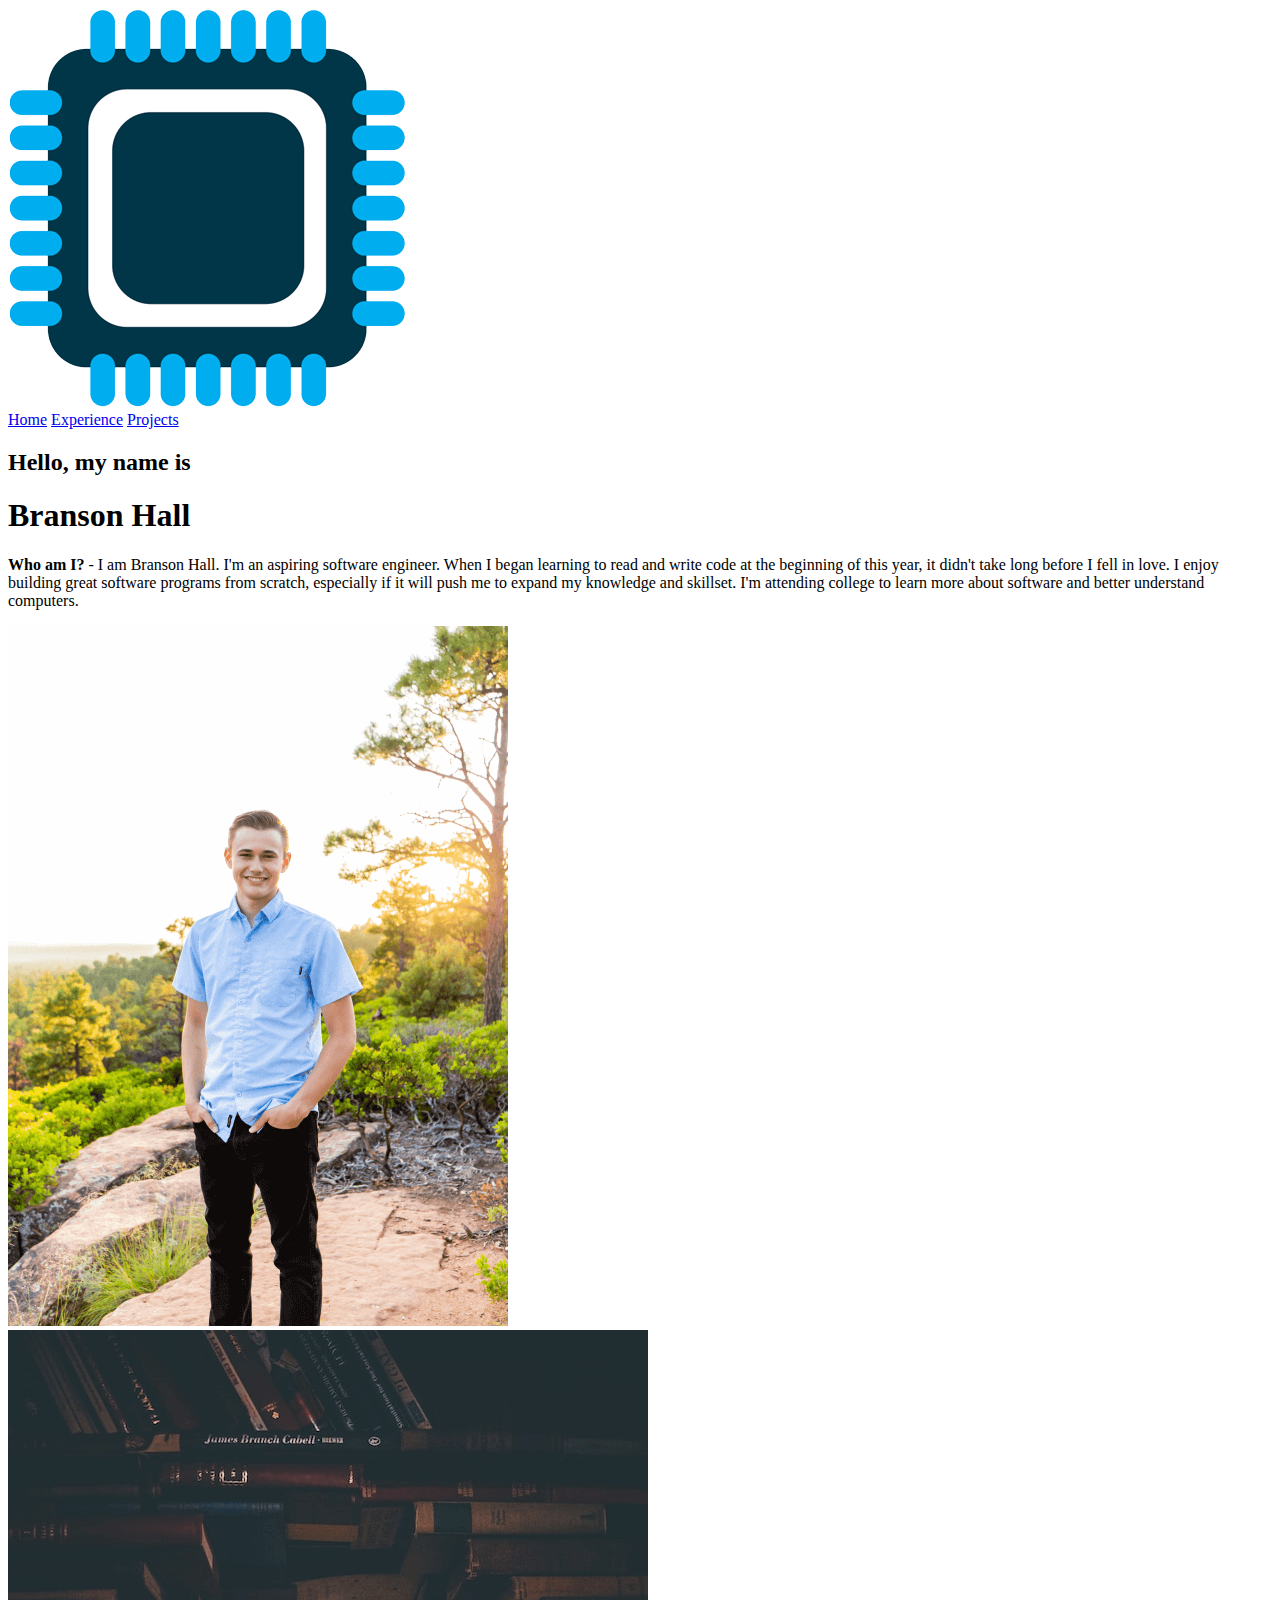
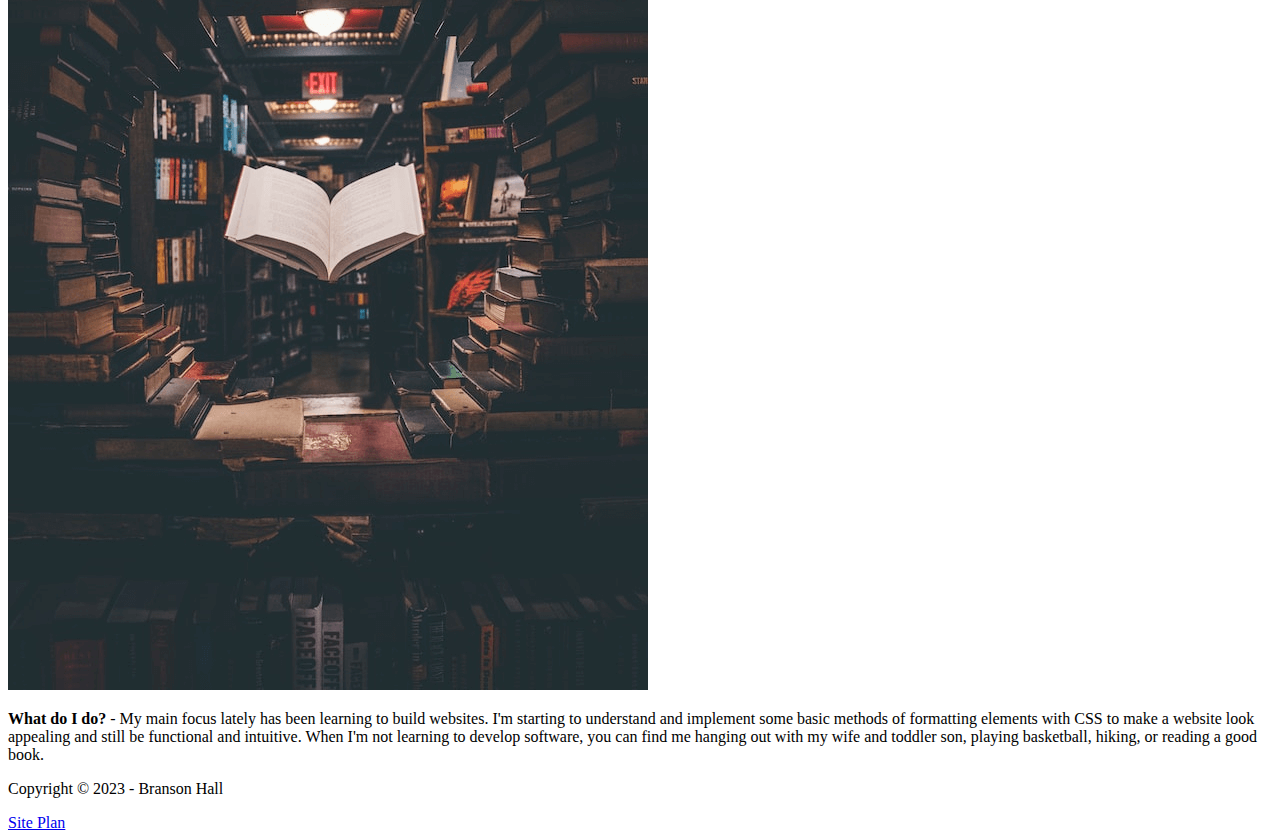
==== portfolio/index.html @ b893665b "created personal portfolio" ====
<!DOCTYPE html>
<html lang="en">
<head>
    <meta charset="UTF-8">
    <meta name="viewport" content="width=device-width, initial-scale=1.0">
    <link rel="stylesheet" href="styles/styles.css">
    <title>About | Branson Hall</title>
</head>
<body>
    <div id="content">
        <header>
            <a href="index.html" id="logo_link">
                <img class="logo" src="images/computer_chip.png" alt="computer chip logo">
                <nav>
                    <a href="index.html">Home</a>
                    <a href="experience.html">Experience</a>
                    <a href="projects.html">Projects</a>
                </nav>
            </a>
        </header>
        <main class="home-grid">
            <div>
                <h2>Hello, my name is</h2>
                <h1>Branson Hall</h1>
                <p><b>Who am I?</b> - I am Branson Hall. I'm an aspiring software engineer. When I began learning to read and write code at the beginning of this year, it didn't take long before I fell in love. I enjoy building great software programs from scratch, especially if it will push me to expand my knowledge and skillset. I'm attending college to learn more about software and better understand computers.</p>
            </div>
            <div>
                <img src="images/self-portrait.png" alt="my self portrait">
            </div>
            <div>
                <img src="images/books.png" alt="books in a library">
            </div>
            <div>
                <p><b>What do I do?</b> - My main focus lately has been learning to build websites. I'm starting to understand and implement some basic methods of formatting elements with CSS to make a website look appealing and still be functional and intuitive. When I'm not learning to develop software, you can find me hanging out with my wife and toddler son, playing basketball, hiking, or reading a good book.</p>
            </div>
        </main>
        <footer>
            <p>Copyright &copy; 2023 - Branson Hall</p>
            <a href="site-plan.html">Site Plan</a>
        </footer>
    </div>
</body>
</html>
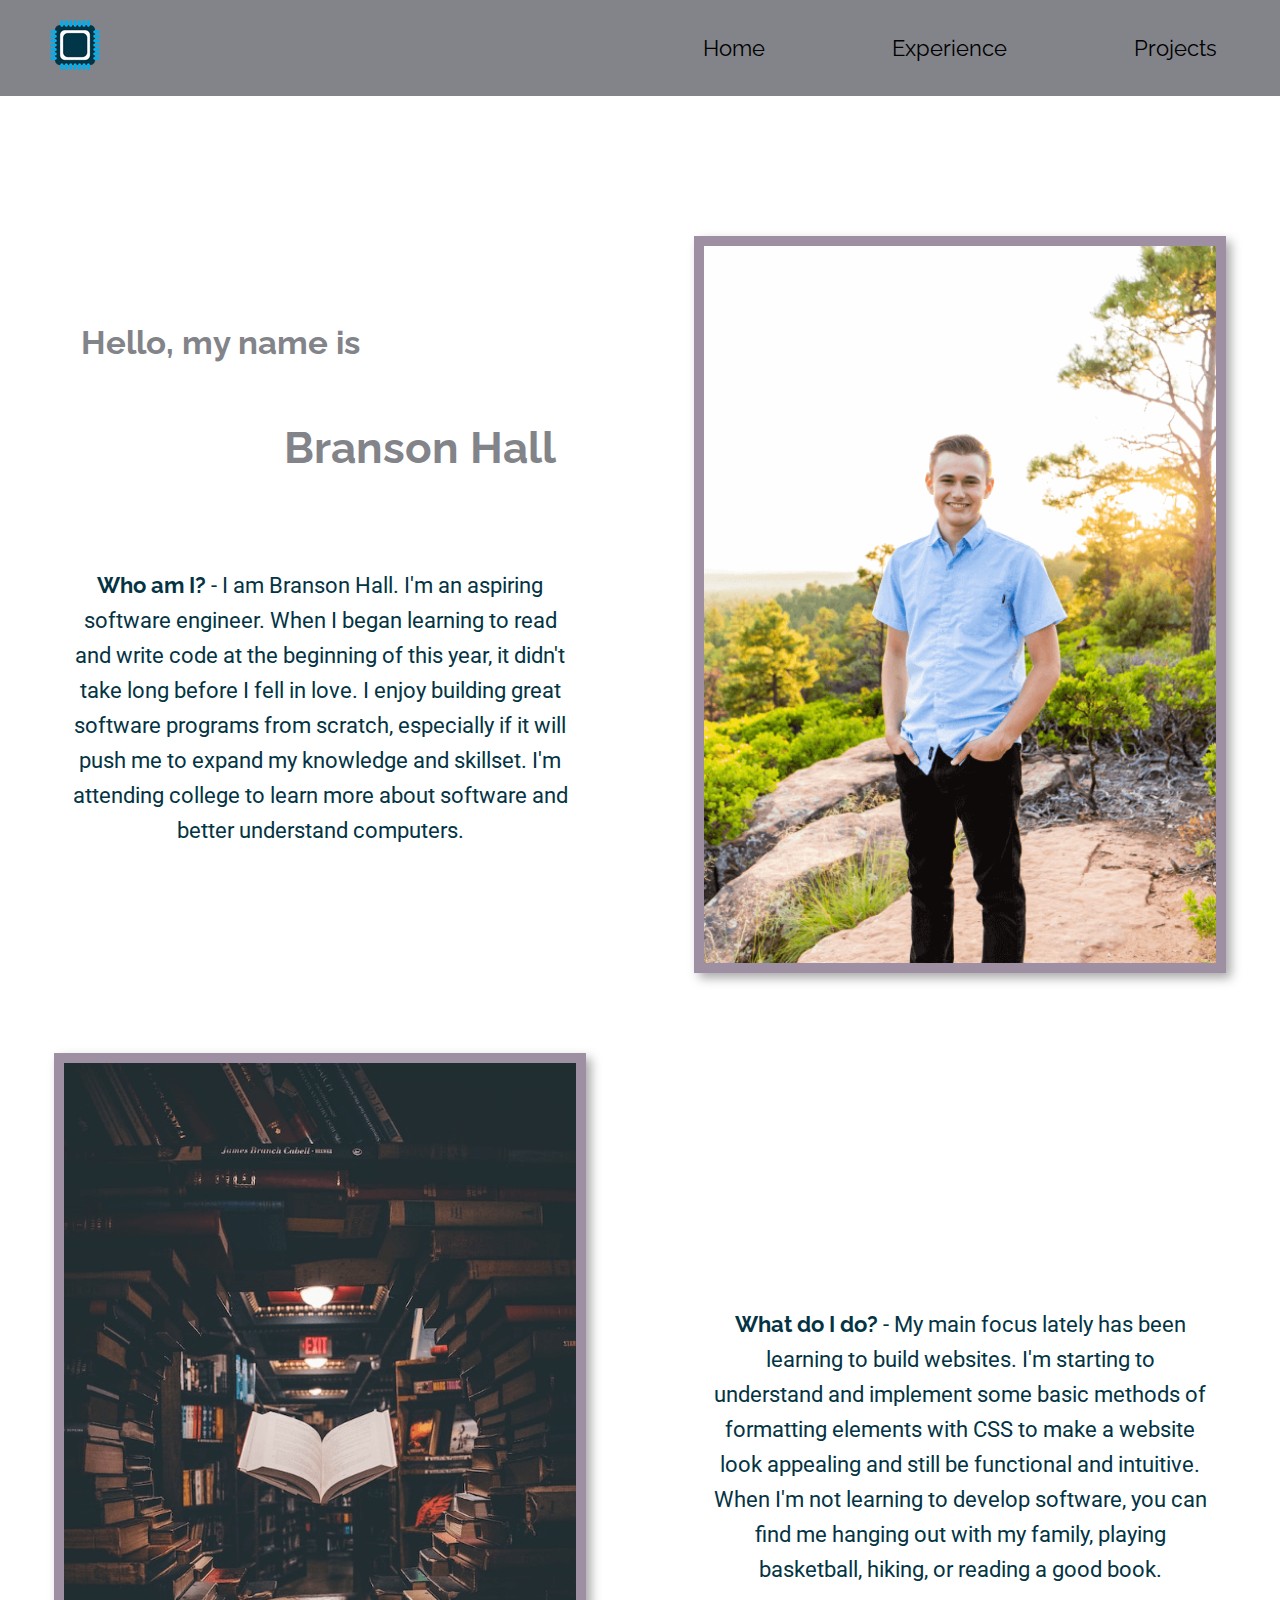
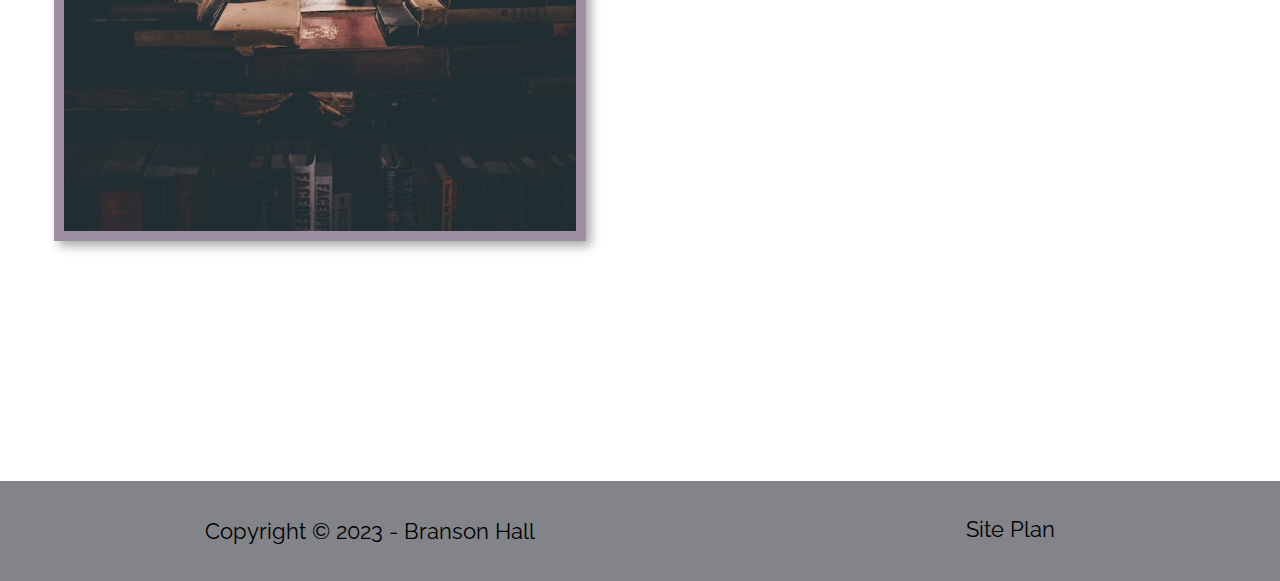
==== commit 5d0328fd: "created personal portfolio home page" ====
--- a/portfolio/index.html
+++ b/portfolio/index.html
@@ -8,36 +8,50 @@
 </head>
 <body>
     <div id="content">
+        <div class="background">
         <header>
             <a href="index.html" id="logo_link">
                 <img class="logo" src="images/computer_chip.png" alt="computer chip logo">
-                <nav>
-                    <a href="index.html">Home</a>
-                    <a href="experience.html">Experience</a>
-                    <a href="projects.html">Projects</a>
-                </nav>
             </a>
+            <nav>
+                <a href="index.html">Home</a>
+                <a href="experience.html">Experience</a>
+                <a href="projects.html">Projects</a>
+            </nav>
         </header>
+        </div>
         <main class="home-grid">
-            <div>
+            <div id="text1">
                 <h2>Hello, my name is</h2>
                 <h1>Branson Hall</h1>
-                <p><b>Who am I?</b> - I am Branson Hall. I'm an aspiring software engineer. When I began learning to read and write code at the beginning of this year, it didn't take long before I fell in love. I enjoy building great software programs from scratch, especially if it will push me to expand my knowledge and skillset. I'm attending college to learn more about software and better understand computers.</p>
+                <p><b>Who am I?</b> - I am Branson Hall. I'm an aspiring software engineer. 
+                    When I began learning to read and write code at the beginning of this 
+                    year, it didn't take long before I fell in love. I enjoy building great 
+                    software programs from scratch, especially if it will push me to expand 
+                    my knowledge and skillset. I'm attending college to learn more about 
+                    software and better understand computers.</p>
             </div>
-            <div>
+            <div id="img1">
                 <img src="images/self-portrait.png" alt="my self portrait">
             </div>
-            <div>
+            <div id="img2">
                 <img src="images/books.png" alt="books in a library">
             </div>
-            <div>
-                <p><b>What do I do?</b> - My main focus lately has been learning to build websites. I'm starting to understand and implement some basic methods of formatting elements with CSS to make a website look appealing and still be functional and intuitive. When I'm not learning to develop software, you can find me hanging out with my wife and toddler son, playing basketball, hiking, or reading a good book.</p>
+            <div id="text2">
+                <p><b>What do I do?</b> - My main focus lately has been learning to build 
+                    websites. I'm starting to understand and implement some basic methods
+                     of formatting elements with CSS to make a website look appealing and 
+                     still be functional and intuitive. When I'm not learning to develop 
+                     software, you can find me hanging out with my family, playing 
+                     basketball, hiking, or reading a good book.</p>
             </div>
         </main>
+        <div class="background">
         <footer>
             <p>Copyright &copy; 2023 - Branson Hall</p>
             <a href="site-plan.html">Site Plan</a>
         </footer>
+        </div>
     </div>
 </body>
 </html>--- a/portfolio/styles/styles.css
+++ b/portfolio/styles/styles.css
@@ -0,0 +1,104 @@
+
+@import url('https://fonts.googleapis.com/css2?family=Permanent+Marker&family=Raleway:ital,wght@1,500&family=Roboto&display=swap');
+
+body {
+    font-family: Roboto, Helvetica, serif;
+    padding: 0;
+    margin: 0;
+    font-size: 22px;
+}
+#content {
+    margin: 0 auto;
+}
+.background {
+    background-color: #828489;
+    width: 100%;
+}
+header {
+    display: grid;
+    grid-template-columns: 1fr 1fr;
+    margin: 0 auto;
+    max-width: 2000px;
+}
+header img {
+    margin: 20px;
+    margin-left: 50px;
+}
+nav {
+    display: flex;
+    justify-content: space-around;
+}
+nav a {
+    text-decoration: none;
+    font-family: Raleway, Arial, sans-serif;
+    color: black;
+    padding: 35px;
+    text-align: center;
+}
+nav a:hover {
+    background-color: #9E90A2;
+}
+.home-grid {
+    display: grid;
+    grid-template-columns: 1fr 1fr;
+    text-align: center;
+    max-width: 1600px;
+    margin: 0 auto;
+}
+h1, h2, h3, h4, h5, h6 {
+    font-family: Raleway, Arial, sans-serif;
+    color: #828489;
+}
+#text1 h1 {
+    padding: 25px 0px 25px 200px;
+}
+#text1 h2 {
+    padding: 200px 200px 5px 0px;
+}
+#text1 p, #text2 p {
+    padding: 30px;
+    max-width: 500px;
+    margin: 40px auto;
+    line-height: 35px;
+    color: #043444;
+}
+b {
+    font-family: Raleway, Arial, sans-serif;
+}
+#text2 {
+    max-height: 500px;
+    margin: auto;
+}
+#img1 img, #img2 img {
+    display: block;
+    width: 80%;
+    margin: 40px auto;
+    border: 10px solid #9E90A2;
+    box-shadow: 5px 5px 10px darkgray;
+}
+#img1 {
+    margin-top: 100px;
+}
+footer {
+    display: flex;
+    justify-content: space-around;
+    text-align: center;
+    background-color: #828489;
+    margin: 0 auto;
+    margin-top: 200px;
+    max-width: 2000px;
+}
+footer p, footer a {
+    text-decoration: none;
+    font-family: Raleway, Arial, sans-serif;
+    color: black;
+}
+footer p {
+    padding: 15px;
+}
+footer a {
+    padding: 35px;
+}
+footer a:hover {
+    background-color: #9E90A2;
+}